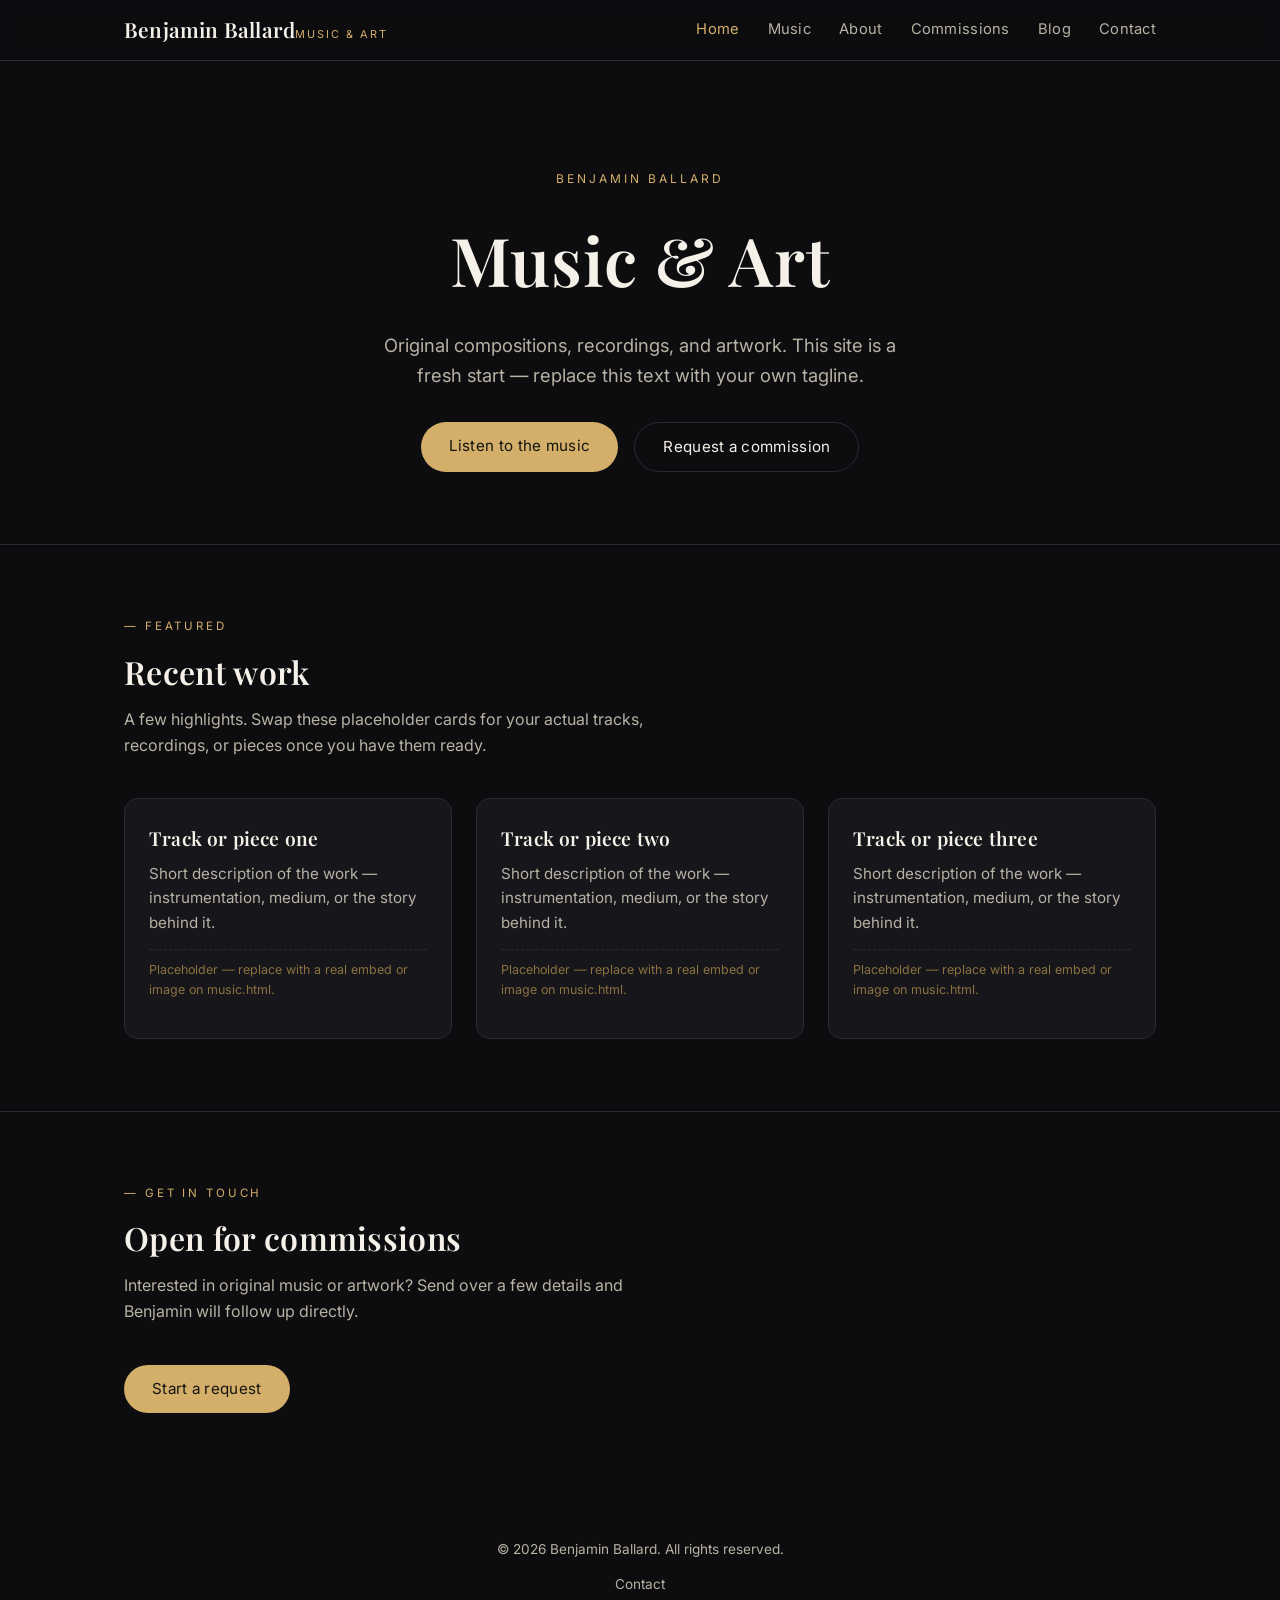
==== index.html @ ac6a374f "Initial scaffold for Benjamin Ballard artist site Static HTML/CSS/JS site (home, music, about, commi" ====
<!doctype html>
<html lang="en">
<head>
<meta charset="utf-8">
<meta name="viewport" content="width=device-width,initial-scale=1">
<title>Benjamin Ballard</title>
<meta name="description" content="Benjamin Ballard — music and artwork.">
<link rel="preconnect" href="https://fonts.googleapis.com">
<link href="https://fonts.googleapis.com/css2?family=Playfair+Display:wght@600;700&family=Inter:wght@400;500;600&display=swap" rel="stylesheet">
<link rel="stylesheet" href="styles.css">
</head>
<body>
<header class="site-header">
  <div class="wrap">
    <a class="brand" href="index.html"><span><strong>Benjamin Ballard</strong><small>Music &amp; Art</small></span></a>
    <button class="nav-toggle" aria-expanded="false" aria-label="Toggle menu">&#9776;</button>
    <nav class="main-nav">
      <a class="active" href="index.html">Home</a>
      <a href="music.html">Music</a>
      <a href="about.html">About</a>
      <a href="commissions.html">Commissions</a>
      <a href="blog.html">Blog</a>
      <a href="contact.html">Contact</a>
    </nav>
  </div>
</header>

<main>
  <section class="hero">
    <div class="wrap">
      <p class="kicker">Benjamin Ballard</p>
      <h1>Music &amp; Art</h1>
      <p class="tagline">Original compositions, recordings, and artwork. This site is a fresh start — replace this text with your own tagline.</p>
      <div class="hero-actions">
        <a class="btn btn-primary" href="music.html">Listen to the music</a>
        <a class="btn btn-outline" href="commissions.html">Request a commission</a>
      </div>
    </div>
  </section>

  <section class="section">
    <div class="wrap">
      <div class="section-heading">
        <span class="kicker">— Featured</span>
        <h2>Recent work</h2>
        <p>A few highlights. Swap these placeholder cards for your actual tracks, recordings, or pieces once you have them ready.</p>
      </div>
      <div class="grid">
        <div class="card">
          <h3>Track or piece one</h3>
          <p>Short description of the work — instrumentation, medium, or the story behind it.</p>
          <p class="placeholder-note">Placeholder — replace with a real embed or image on music.html.</p>
        </div>
        <div class="card">
          <h3>Track or piece two</h3>
          <p>Short description of the work — instrumentation, medium, or the story behind it.</p>
          <p class="placeholder-note">Placeholder — replace with a real embed or image on music.html.</p>
        </div>
        <div class="card">
          <h3>Track or piece three</h3>
          <p>Short description of the work — instrumentation, medium, or the story behind it.</p>
          <p class="placeholder-note">Placeholder — replace with a real embed or image on music.html.</p>
        </div>
      </div>
    </div>
  </section>

  <section class="section">
    <div class="wrap">
      <div class="section-heading">
        <span class="kicker">— Get in touch</span>
        <h2>Open for commissions</h2>
        <p>Interested in original music or artwork? Send over a few details and Benjamin will follow up directly.</p>
      </div>
      <a class="btn btn-primary" href="commissions.html">Start a request</a>
    </div>
  </section>
</main>

<footer class="site-footer">
  <p>&copy; <span id="year"></span> Benjamin Ballard. All rights reserved.</p>
  <p><a href="contact.html">Contact</a></p>
</footer>
<script src="script.js"></script>
<script>document.getElementById('year').textContent = new Date().getFullYear();</script>
</body>
</html>
---- styles.css ----
:root {
  --bg: #0d0d10;
  --bg-alt: #16161b;
  --ink: #f5f1e8;
  --ink-dim: #b8b2a4;
  --gold: #d4af6a;
  --gold-dim: #8a723f;
  --border: #2a2a31;
  --max: 1080px;
}

* { box-sizing: border-box; }

html { scroll-behavior: smooth; }

body {
  margin: 0;
  background: var(--bg);
  color: var(--ink);
  font-family: 'Inter', system-ui, -apple-system, sans-serif;
  line-height: 1.6;
}

h1, h2, h3, .brand span strong {
  font-family: 'Playfair Display', Georgia, serif;
  font-weight: 600;
  letter-spacing: 0.01em;
}

a { color: var(--gold); text-decoration: none; }
a:hover { color: var(--ink); }

img { max-width: 100%; display: block; }

.wrap {
  max-width: var(--max);
  margin: 0 auto;
  padding: 0 24px;
}

/* Header */
.site-header {
  border-bottom: 1px solid var(--border);
  position: sticky;
  top: 0;
  background: rgba(13, 13, 16, 0.92);
  backdrop-filter: blur(8px);
  z-index: 10;
}

.site-header .wrap {
  display: flex;
  align-items: center;
  justify-content: space-between;
  padding-top: 18px;
  padding-bottom: 18px;
}

.brand {
  display: flex;
  flex-direction: column;
  line-height: 1.1;
}

.brand strong {
  font-size: 1.3rem;
  color: var(--ink);
}

.brand small {
  font-size: 0.68rem;
  letter-spacing: 0.18em;
  color: var(--gold);
  text-transform: uppercase;
}

nav.main-nav {
  display: flex;
  gap: 28px;
}

nav.main-nav a {
  color: var(--ink-dim);
  font-size: 0.92rem;
  letter-spacing: 0.02em;
}

nav.main-nav a.active,
nav.main-nav a:hover {
  color: var(--gold);
}

.nav-toggle {
  display: none;
  background: none;
  border: 1px solid var(--border);
  color: var(--ink);
  font-size: 1.2rem;
  padding: 6px 12px;
  border-radius: 6px;
}

/* Hero */
.hero {
  padding: 96px 0 72px;
  text-align: center;
  border-bottom: 1px solid var(--border);
}

.hero .kicker {
  color: var(--gold);
  letter-spacing: 0.25em;
  text-transform: uppercase;
  font-size: 0.75rem;
  margin-bottom: 18px;
}

.hero h1 {
  font-size: clamp(2.4rem, 6vw, 4.2rem);
  margin: 0 0 18px;
}

.hero p.tagline {
  color: var(--ink-dim);
  font-size: 1.15rem;
  max-width: 560px;
  margin: 0 auto 32px;
}

.hero-actions {
  display: flex;
  gap: 16px;
  justify-content: center;
  flex-wrap: wrap;
}

.btn {
  display: inline-block;
  padding: 12px 28px;
  border-radius: 999px;
  font-size: 0.95rem;
  letter-spacing: 0.02em;
  transition: all 0.15s ease;
}

.btn-primary {
  background: var(--gold);
  color: #14140f;
}

.btn-primary:hover {
  background: var(--ink);
  color: #14140f;
}

.btn-outline {
  border: 1px solid var(--border);
  color: var(--ink);
}

.btn-outline:hover {
  border-color: var(--gold);
  color: var(--gold);
}

/* Sections */
section.section {
  padding: 72px 0;
  border-bottom: 1px solid var(--border);
}

section.section:last-of-type { border-bottom: none; }

.section-heading {
  margin-bottom: 40px;
}

.section-heading .kicker {
  color: var(--gold);
  letter-spacing: 0.25em;
  text-transform: uppercase;
  font-size: 0.72rem;
  margin-bottom: 10px;
  display: block;
}

.section-heading h2 {
  font-size: 2rem;
  margin: 0;
}

.section-heading p {
  color: var(--ink-dim);
  margin-top: 10px;
  max-width: 560px;
}

/* Grid cards */
.grid {
  display: grid;
  grid-template-columns: repeat(auto-fit, minmax(260px, 1fr));
  gap: 24px;
}

.card {
  background: var(--bg-alt);
  border: 1px solid var(--border);
  border-radius: 14px;
  padding: 24px;
}

.card h3 {
  margin: 0 0 8px;
  font-size: 1.2rem;
}

.card p {
  color: var(--ink-dim);
  margin: 0 0 14px;
  font-size: 0.95rem;
}

.card .placeholder-note {
  font-size: 0.78rem;
  color: var(--gold-dim);
  border-top: 1px dashed var(--border);
  padding-top: 10px;
  margin-top: 10px;
}

.embed-frame {
  width: 100%;
  aspect-ratio: 16 / 9;
  border-radius: 10px;
  border: 1px solid var(--border);
  background: #000;
  margin-bottom: 14px;
}

/* Forms */
form.stack-form {
  display: grid;
  gap: 18px;
  max-width: 560px;
}

form.stack-form label {
  display: grid;
  gap: 6px;
  font-size: 0.88rem;
  color: var(--ink-dim);
}

form.stack-form input,
form.stack-form select,
form.stack-form textarea {
  background: var(--bg-alt);
  border: 1px solid var(--border);
  border-radius: 8px;
  padding: 12px 14px;
  color: var(--ink);
  font-family: inherit;
  font-size: 0.95rem;
}

form.stack-form textarea {
  min-height: 140px;
  resize: vertical;
}

form.stack-form button {
  justify-self: start;
  background: var(--gold);
  color: #14140f;
  border: none;
  padding: 13px 30px;
  border-radius: 999px;
  font-size: 0.95rem;
  cursor: pointer;
}

form.stack-form button:hover { background: var(--ink); }

.form-note {
  font-size: 0.82rem;
  color: var(--ink-dim);
  max-width: 560px;
}

/* Blog */
.post-list { display: grid; gap: 28px; }

.post-item {
  border-bottom: 1px solid var(--border);
  padding-bottom: 28px;
}

.post-item time {
  font-size: 0.8rem;
  color: var(--gold);
  letter-spacing: 0.06em;
  text-transform: uppercase;
}

.post-item h3 { margin: 8px 0 8px; }

.post-item p { color: var(--ink-dim); margin: 0; }

/* Bio */
.bio-layout {
  display: grid;
  grid-template-columns: 240px 1fr;
  gap: 40px;
  align-items: start;
}

.bio-portrait {
  aspect-ratio: 1;
  border-radius: 14px;
  background: var(--bg-alt);
  border: 1px solid var(--border);
  display: flex;
  align-items: center;
  justify-content: center;
  color: var(--ink-dim);
  font-size: 0.85rem;
  text-align: center;
  padding: 16px;
}

/* Contact links */
.contact-links {
  display: flex;
  flex-wrap: wrap;
  gap: 14px;
  margin-top: 20px;
}

.contact-links a {
  border: 1px solid var(--border);
  padding: 10px 20px;
  border-radius: 999px;
  color: var(--ink);
}

.contact-links a:hover { border-color: var(--gold); color: var(--gold); }

/* Footer */
footer.site-footer {
  padding: 40px 0;
  text-align: center;
  color: var(--ink-dim);
  font-size: 0.85rem;
}

footer.site-footer a { color: var(--ink-dim); }
footer.site-footer a:hover { color: var(--gold); }

/* Responsive */
@media (max-width: 720px) {
  nav.main-nav {
    position: fixed;
    top: 64px;
    left: 0;
    right: 0;
    background: var(--bg);
    border-bottom: 1px solid var(--border);
    flex-direction: column;
    padding: 16px 24px;
    gap: 16px;
    display: none;
  }

  nav.main-nav.open { display: flex; }

  .nav-toggle { display: inline-block; }

  .bio-layout {
    grid-template-columns: 1fr;
  }

  .bio-portrait {
    max-width: 220px;
  }
}
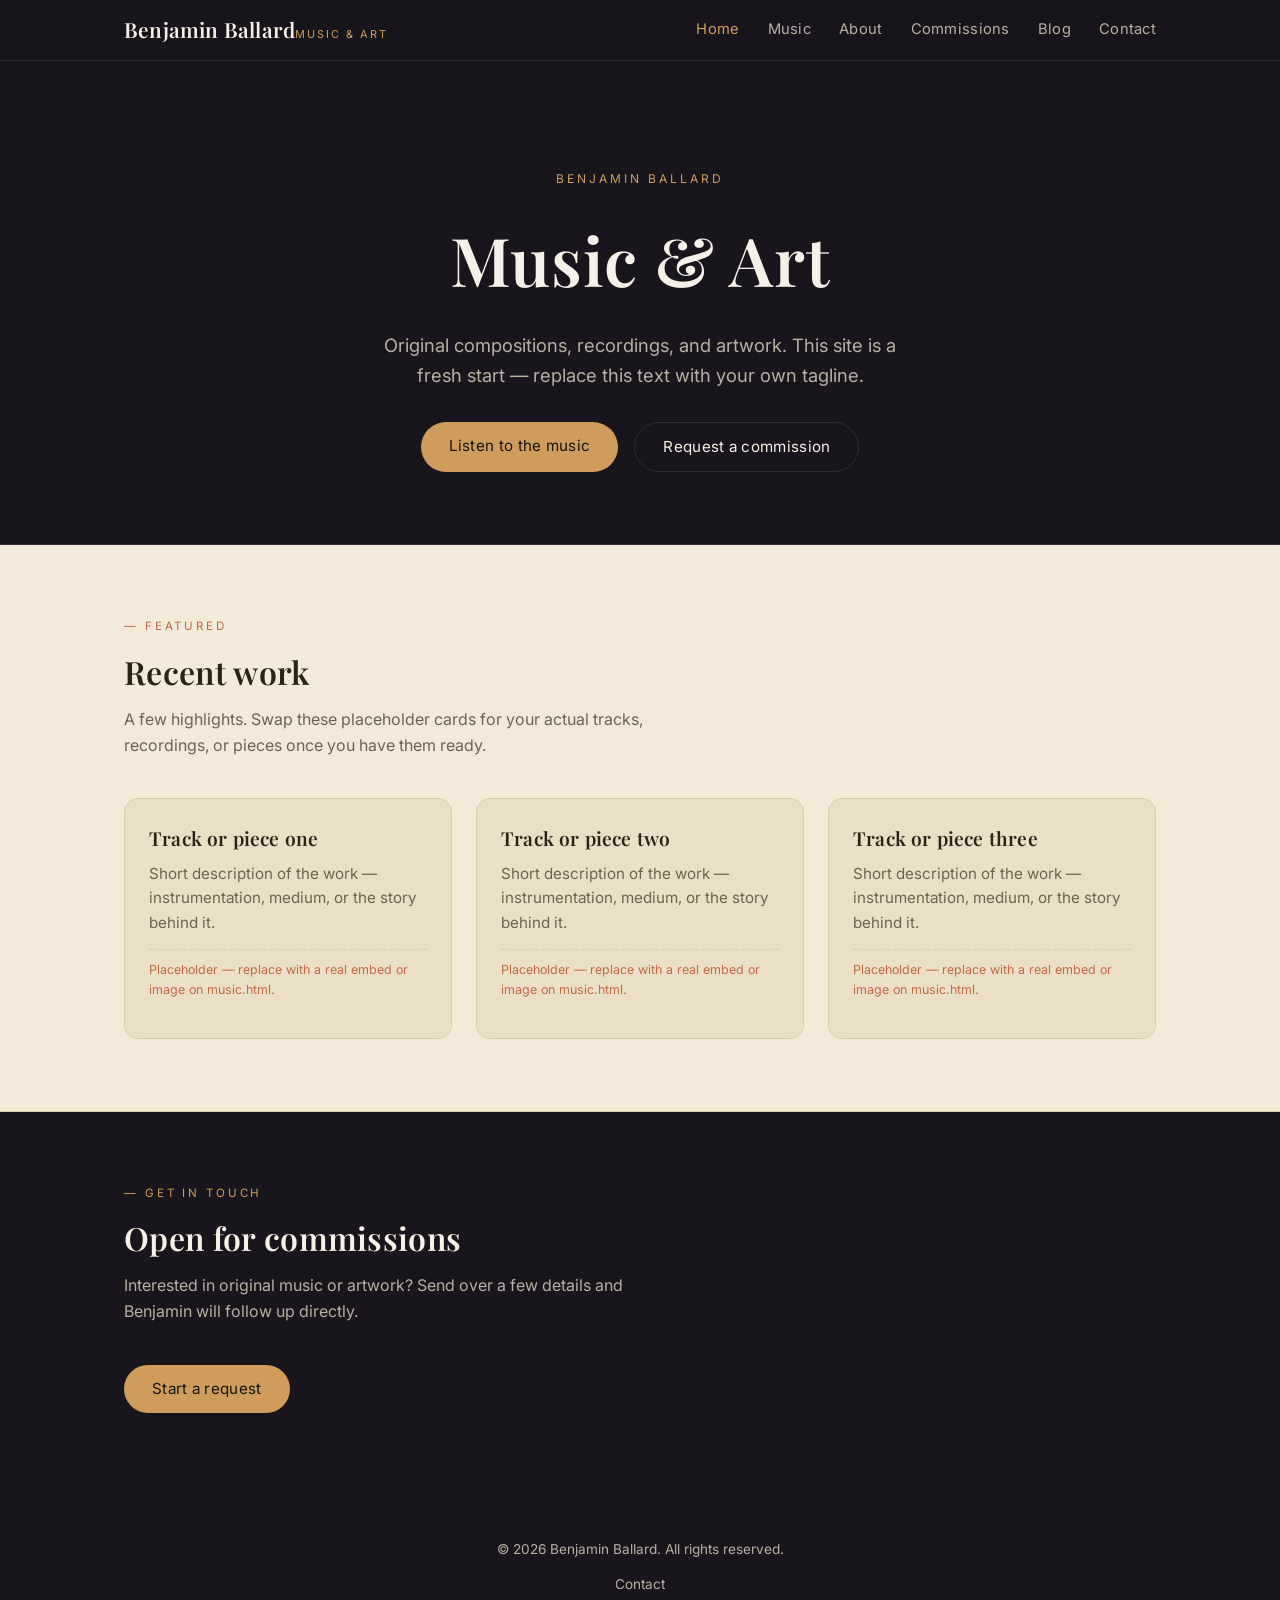
==== commit 309904ed: "Warm up the palette with alternating cream sections Pure black felt bland across every section, so t" ====
--- a/index.html
+++ b/index.html
@@ -38,7 +38,7 @@
     </div>
   </section>
 
-  <section class="section">
+  <section class="section section-light">
     <div class="wrap">
       <div class="section-heading">
         <span class="kicker">— Featured</span>
--- a/styles.css
+++ b/styles.css
@@ -1,11 +1,17 @@
 :root {
-  --bg: #0d0d10;
-  --bg-alt: #16161b;
+  --bg: #18151c;
+  --bg-alt: #221e27;
   --ink: #f5f1e8;
-  --ink-dim: #b8b2a4;
-  --gold: #d4af6a;
+  --ink-dim: #b9afa4;
+  --gold: #cf9c5c;
   --gold-dim: #8a723f;
-  --border: #2a2a31;
+  --rust: #c06a48;
+  --border: #322c37;
+  --cream: #f4ead9;
+  --cream-alt: #ebdfc7;
+  --ink-light: #2c2318;
+  --ink-light-dim: #6f6252;
+  --border-light: #ddccab;
   --max: 1080px;
 }
 
@@ -43,7 +49,7 @@
   border-bottom: 1px solid var(--border);
   position: sticky;
   top: 0;
-  background: rgba(13, 13, 16, 0.92);
+  background: rgba(24, 21, 28, 0.92);
   backdrop-filter: blur(8px);
   z-index: 10;
 }
@@ -193,6 +199,68 @@
   color: var(--ink-dim);
   margin-top: 10px;
   max-width: 560px;
+}
+
+/* Light section variant — breaks up long stretches of dark */
+section.section-light {
+  background: var(--cream);
+  color: var(--ink-light);
+  border-bottom: 1px solid var(--border-light);
+}
+
+section.section-light .section-heading .kicker { color: var(--rust); }
+section.section-light .section-heading h2 { color: var(--ink-light); }
+section.section-light .section-heading p { color: var(--ink-light-dim); }
+
+section.section-light .card {
+  background: var(--cream-alt);
+  border-color: var(--border-light);
+}
+
+section.section-light .card h3 { color: var(--ink-light); }
+section.section-light .card p { color: var(--ink-light-dim); }
+section.section-light .card .placeholder-note {
+  color: var(--rust);
+  border-top-color: var(--border-light);
+}
+
+section.section-light .contact-links a {
+  border-color: var(--border-light);
+  color: var(--ink-light);
+}
+section.section-light .contact-links a:hover {
+  border-color: var(--rust);
+  color: var(--rust);
+}
+
+section.section-light .bio-portrait {
+  background: var(--cream-alt);
+  border-color: var(--border-light);
+  color: var(--ink-light-dim);
+}
+
+section.section-light .post-item { border-bottom-color: var(--border-light); }
+section.section-light .post-item h3 { color: var(--ink-light); }
+section.section-light .post-item p { color: var(--ink-light-dim); }
+section.section-light .post-item time { color: var(--rust); }
+
+section.section-light form.stack-form label { color: var(--ink-light-dim); }
+section.section-light form.stack-form input,
+section.section-light form.stack-form select,
+section.section-light form.stack-form textarea {
+  background: var(--cream-alt);
+  border-color: var(--border-light);
+  color: var(--ink-light);
+}
+section.section-light .form-note { color: var(--ink-light-dim); }
+
+section.section-light .btn-outline {
+  border-color: var(--border-light);
+  color: var(--ink-light);
+}
+section.section-light .btn-outline:hover {
+  border-color: var(--rust);
+  color: var(--rust);
 }
 
 /* Grid cards */
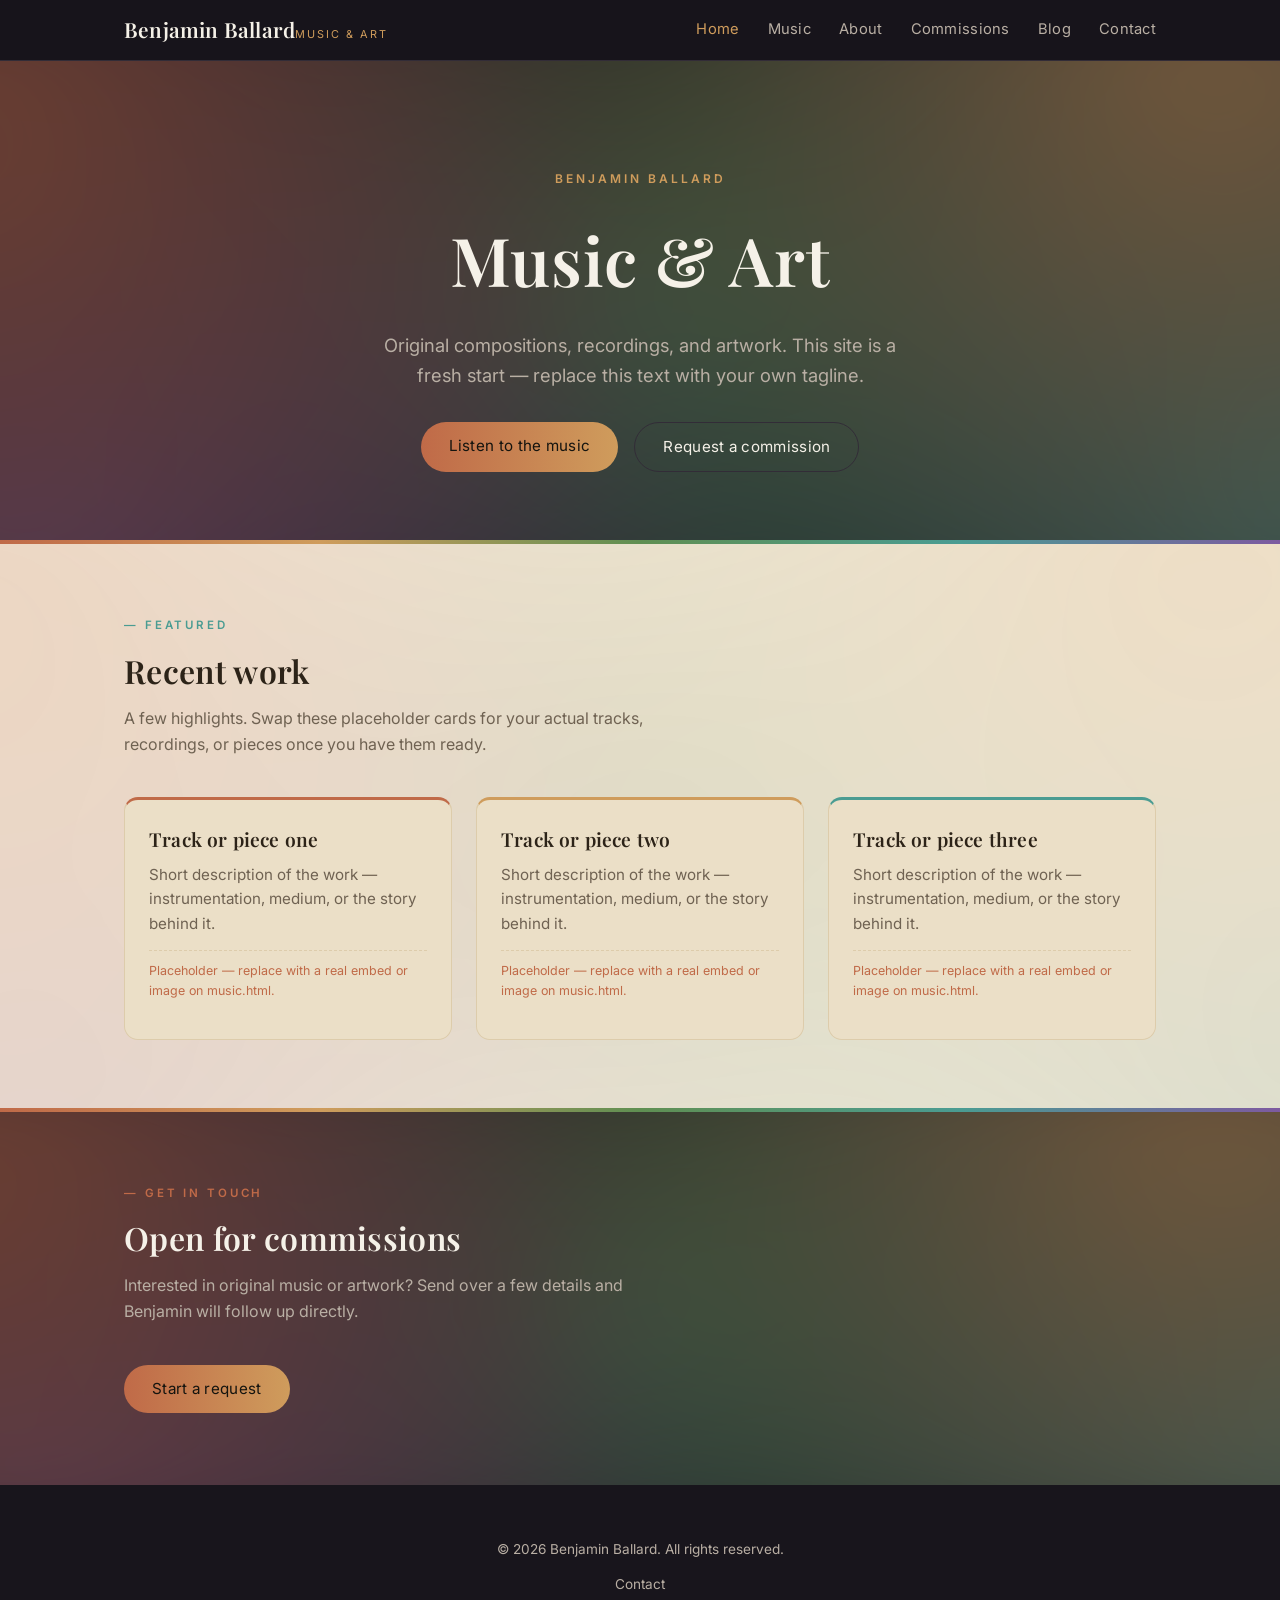
==== commit 8eb5ec93: "Add a psychedelic tie-dye accent throughout Blurred multi-color aurora glows behind hero/CTA section" ====
--- a/index.html
+++ b/index.html
@@ -27,8 +27,9 @@
 
 <main>
   <section class="hero">
+    <div class="glow"></div>
     <div class="wrap">
-      <p class="kicker">Benjamin Ballard</p>
+      <p class="kicker k-gold">Benjamin Ballard</p>
       <h1>Music &amp; Art</h1>
       <p class="tagline">Original compositions, recordings, and artwork. This site is a fresh start — replace this text with your own tagline.</p>
       <div class="hero-actions">
@@ -39,9 +40,10 @@
   </section>
 
   <section class="section section-light">
+    <div class="glow glow-soft"></div>
     <div class="wrap">
       <div class="section-heading">
-        <span class="kicker">— Featured</span>
+        <span class="kicker k-teal">— Featured</span>
         <h2>Recent work</h2>
         <p>A few highlights. Swap these placeholder cards for your actual tracks, recordings, or pieces once you have them ready.</p>
       </div>
@@ -66,9 +68,10 @@
   </section>
 
   <section class="section">
+    <div class="glow"></div>
     <div class="wrap">
       <div class="section-heading">
-        <span class="kicker">— Get in touch</span>
+        <span class="kicker k-rust">— Get in touch</span>
         <h2>Open for commissions</h2>
         <p>Interested in original music or artwork? Send over a few details and Benjamin will follow up directly.</p>
       </div>
--- a/styles.css
+++ b/styles.css
@@ -6,12 +6,16 @@
   --gold: #cf9c5c;
   --gold-dim: #8a723f;
   --rust: #c06a48;
+  --teal: #4a9c92;
+  --purple: #7d5aa0;
+  --leaf: #5f8f52;
   --border: #322c37;
   --cream: #f4ead9;
   --cream-alt: #ebdfc7;
   --ink-light: #2c2318;
   --ink-light-dim: #6f6252;
   --border-light: #ddccab;
+  --spectrum: linear-gradient(90deg, var(--rust), var(--gold), var(--leaf), var(--teal), var(--purple));
   --max: 1080px;
 }
 
@@ -42,6 +46,8 @@
   max-width: var(--max);
   margin: 0 auto;
   padding: 0 24px;
+  position: relative;
+  z-index: 1;
 }
 
 /* Header */
@@ -106,20 +112,70 @@
   border-radius: 6px;
 }
 
+/* Psychedelic aurora glow — a nod to tie-dye, kept soft and blurred */
+.glow {
+  position: absolute;
+  inset: -25%;
+  z-index: 0;
+  filter: blur(60px);
+  opacity: 0.5;
+  pointer-events: none;
+  background:
+    radial-gradient(circle at 15% 25%, var(--rust) 0%, transparent 42%),
+    radial-gradient(circle at 80% 15%, var(--gold) 0%, transparent 40%),
+    radial-gradient(circle at 85% 78%, var(--teal) 0%, transparent 45%),
+    radial-gradient(circle at 18% 85%, var(--purple) 0%, transparent 45%),
+    radial-gradient(circle at 50% 50%, var(--leaf) 0%, transparent 55%);
+}
+
+.glow-soft {
+  opacity: 0.16;
+  filter: blur(70px);
+}
+
+/* Spectrum divider between sections */
+.hero, section.section {
+  position: relative;
+  overflow: hidden;
+}
+
+.hero::after, section.section:not(:last-of-type)::after {
+  content: "";
+  position: absolute;
+  left: 0;
+  right: 0;
+  bottom: 0;
+  height: 4px;
+  background: var(--spectrum);
+  z-index: 2;
+}
+
 /* Hero */
 .hero {
   padding: 96px 0 72px;
   text-align: center;
-  border-bottom: 1px solid var(--border);
-}
-
-.hero .kicker {
-  color: var(--gold);
+}
+
+.hero .wrap { position: relative; z-index: 1; }
+
+.kicker {
   letter-spacing: 0.25em;
   text-transform: uppercase;
+  font-size: 0.72rem;
+  font-weight: 600;
+  display: block;
+}
+
+.hero .kicker {
   font-size: 0.75rem;
   margin-bottom: 18px;
 }
+
+.k-gold { color: var(--gold); }
+.k-rust { color: var(--rust); }
+.k-teal { color: var(--teal); }
+.k-purple { color: var(--purple); }
+.k-leaf { color: var(--leaf); }
 
 .hero h1 {
   font-size: clamp(2.4rem, 6vw, 4.2rem);
@@ -150,7 +206,7 @@
 }
 
 .btn-primary {
-  background: var(--gold);
+  background: linear-gradient(90deg, var(--rust), var(--gold));
   color: #14140f;
 }
 
@@ -172,22 +228,14 @@
 /* Sections */
 section.section {
   padding: 72px 0;
-  border-bottom: 1px solid var(--border);
-}
-
-section.section:last-of-type { border-bottom: none; }
+}
 
 .section-heading {
   margin-bottom: 40px;
 }
 
 .section-heading .kicker {
-  color: var(--gold);
-  letter-spacing: 0.25em;
-  text-transform: uppercase;
-  font-size: 0.72rem;
   margin-bottom: 10px;
-  display: block;
 }
 
 .section-heading h2 {
@@ -205,10 +253,8 @@
 section.section-light {
   background: var(--cream);
   color: var(--ink-light);
-  border-bottom: 1px solid var(--border-light);
-}
-
-section.section-light .section-heading .kicker { color: var(--rust); }
+}
+
 section.section-light .section-heading h2 { color: var(--ink-light); }
 section.section-light .section-heading p { color: var(--ink-light-dim); }
 
@@ -273,9 +319,16 @@
 .card {
   background: var(--bg-alt);
   border: 1px solid var(--border);
+  border-top: 3px solid var(--gold);
   border-radius: 14px;
   padding: 24px;
 }
+
+.grid .card:nth-child(5n+1) { border-top-color: var(--rust); }
+.grid .card:nth-child(5n+2) { border-top-color: var(--gold); }
+.grid .card:nth-child(5n+3) { border-top-color: var(--teal); }
+.grid .card:nth-child(5n+4) { border-top-color: var(--purple); }
+.grid .card:nth-child(5n+5) { border-top-color: var(--leaf); }
 
 .card h3 {
   margin: 0 0 8px;
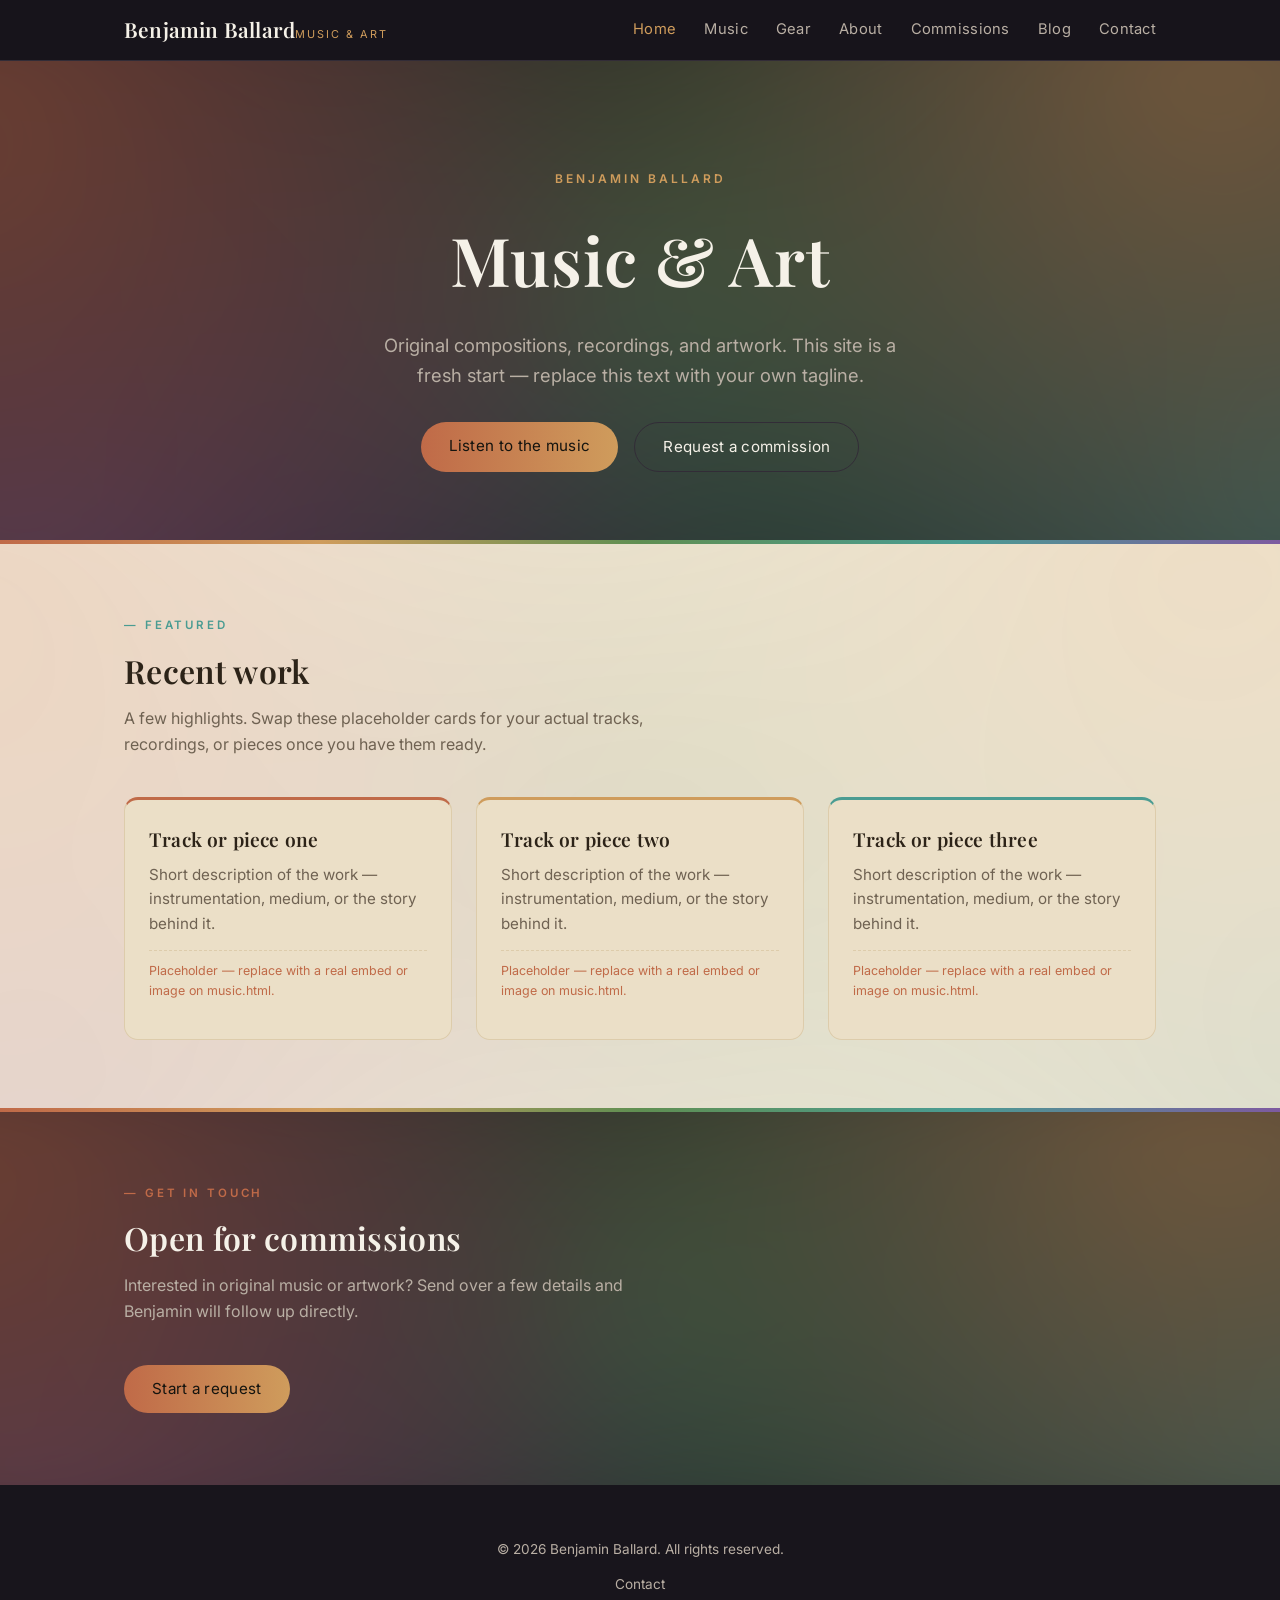
==== commit 8b592621: "Add Gear page New page listing guitars, amp, pedalboard, recording setup, and accessories as placeho" ====
--- a/index.html
+++ b/index.html
@@ -17,6 +17,7 @@
     <nav class="main-nav">
       <a class="active" href="index.html">Home</a>
       <a href="music.html">Music</a>
+      <a href="gear.html">Gear</a>
       <a href="about.html">About</a>
       <a href="commissions.html">Commissions</a>
       <a href="blog.html">Blog</a>
--- a/styles.css
+++ b/styles.css
@@ -349,6 +349,23 @@
   margin-top: 10px;
 }
 
+.photo-grid {
+  display: grid;
+  grid-template-columns: repeat(auto-fit, minmax(220px, 1fr));
+  gap: 16px;
+}
+
+.photo-grid img {
+  width: 100%;
+  aspect-ratio: 4 / 3;
+  object-fit: cover;
+  border-radius: 12px;
+  border: 1px solid var(--border);
+  transition: transform 0.2s ease;
+}
+
+.photo-grid img:hover { transform: scale(1.02); }
+
 .embed-frame {
   width: 100%;
   aspect-ratio: 16 / 9;
@@ -356,6 +373,33 @@
   border: 1px solid var(--border);
   background: #000;
   margin-bottom: 14px;
+}
+
+.gear-photo {
+  width: 100%;
+  aspect-ratio: 4 / 3;
+  border-radius: 10px;
+  border: 1px dashed var(--border);
+  background: var(--bg-alt);
+  display: flex;
+  align-items: center;
+  justify-content: center;
+  color: var(--ink-dim);
+  font-size: 0.85rem;
+  margin-bottom: 14px;
+  overflow: hidden;
+}
+
+.gear-photo img {
+  width: 100%;
+  height: 100%;
+  object-fit: cover;
+}
+
+section.section-light .gear-photo {
+  background: var(--cream-alt);
+  border-color: var(--border-light);
+  color: var(--ink-light-dim);
 }
 
 /* Forms */
@@ -447,6 +491,16 @@
   font-size: 0.85rem;
   text-align: center;
   padding: 16px;
+  overflow: hidden;
+}
+
+.bio-portrait img {
+  width: 100%;
+  height: 100%;
+  object-fit: cover;
+  object-position: top center;
+  border-radius: 0;
+  padding: 0;
 }
 
 /* Contact links */
